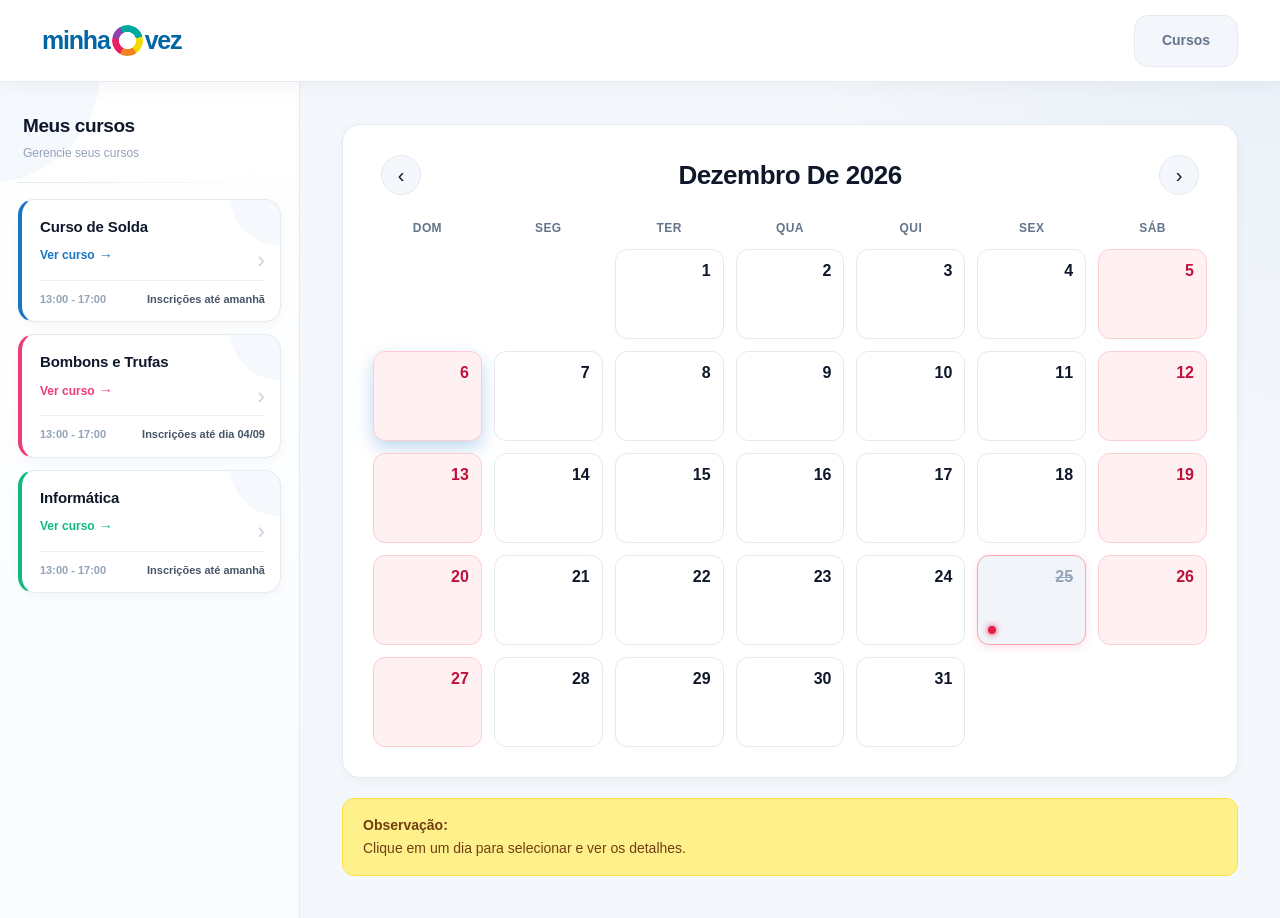
==== Front-End 26.08.26/Index.html @ ff12156d "Add files via upload" ====
<!DOCTYPE html>
<html lang="pt-BR">
<head>
    <meta charset="UTF-8">
    <meta
        name="viewport"
        content="width=device-width, initial-scale=1.0"
    >

    <meta
        name="description"
        content="Minha Vez - Gerencie seus cursos e acompanhe sua disponibilidade no calendário."
    >
    <title>Minha Vez | Calendário</title>

    <link rel="stylesheet" href="Styles.css">
</head>

<body>

    <header class="header">

        <a
            href="Index.html"
            class="logo"
            aria-label="Minha Vez - Página inicial"
        >
            <span>minha</span>
            <span
                class="logo-simbolo"
                aria-hidden="true"
            ></span>
            <span>vez</span>
        </a>


        <!-- Menu principal -->
        <nav
            class="menu"
            aria-label="Menu principal"
        >
            <a
                href="Cursos.html">
                Cursos
            </a>

        </nav>

    </header>


    <main class="layout">
        <aside
            class="sidebar"
            aria-label="Meus cursos"
        >

            <div class="legenda">

                <h2>
                    Meus cursos
                </h2>

            </div>

            <hr>

            <div
                class="cursos"
                aria-label="Lista de cursos"
            >


                <!-- Curso 1 -->
                <article class="curso-mini azul">

                    <h3>
                        Curso de Solda
                    </h3>

                    <a href="Cursos.html">
                        Ver curso
                    </a>

                    <div>
                        <span>
                            13:00 - 17:00
                        </span>

                        <span>
                            Inscrições até amanhã
                        </span>
                    </div>

                </article>


                <!-- Curso 2 -->
                <article class="curso-mini rosa">

                    <h3>
                        Bombons e Trufas
                    </h3>

                    <a href="Cursos.html">
                        Ver curso
                    </a>

                    <div>
                        <span>
                            13:00 - 17:00
                        </span>

                        <span>
                            Inscrições até dia 04/09
                        </span>
                    </div>

                </article>


                <!-- Curso 3 -->
                <article class="curso-mini verde">

                    <h3>
                        Informática
                    </h3>

                    <a href="Cursos.html">
                        Ver curso
                    </a>

                    <div>
                        <span>
                            13:00 - 17:00
                        </span>

                        <span>
                            Inscrições até amanhã
                        </span>
                    </div>

                </article>

            </div>

        </aside>


      
        <section
            class="conteudo"
            aria-label="Calendário de disponibilidade"
        >


            <div class="calendario">


                <div class="calendario-topo">

                    <button
                        id="mes-anterior"
                        type="button"
                        aria-label="Ir para o mês anterior"
                        title="Mês anterior"
                    >
                        ‹
                    </button>


                    <h1
                        id="mes-ano"
                        aria-live="polite"
                    >
                        Janeiro de 2026
                    </h1>


                    <button
                        id="proximo-mes"
                        type="button"
                        aria-label="Ir para o próximo mês"
                        title="Próximo mês"
                    >
                        ›
                    </button>

                </div>


                <div
                    class="dias"
                    aria-hidden="true"
                >

                    <span>Dom</span>
                    <span>Seg</span>
                    <span>Ter</span>
                    <span>Qua</span>
                    <span>Qui</span>
                    <span>Sex</span>
                    <span>Sáb</span>

                </div>


                <!-- Dias do calendário -->
                <div
                    class="dias-grid"
                    role="grid"
                    aria-label="Dias do mês"
                ></div>

            </div>


            <section
                id="painel-info"
                class="painel-info"
                aria-live="polite"
                style="display: none;"
            >

                <h3 id="info-data">
                    Selecione uma data
                </h3>

                <p id="info-status">
                    <strong>
                        Disponibilidade:
                    </strong>

                    -
                </p>

                <p id="info-feriado">
                    <strong>
                        Feriado:
                    </strong>

                    -
                </p>

            </section>


          
            <aside class="observacao">

                <strong>
                    Observação:
                </strong>

                <p>
                    Clique em um dia para selecionar
                    e ver os detalhes.
                </p>

            </aside>


        </section>

    </main>
    <script src="Script.js"></script>

</body>

</html>
---- Front-End 26.08.26/Styles.css ----
* {
    margin: 0;
    padding: 0;
    box-sizing: border-box;
}

:root {

    --fundo: #f4f7fb;
    --branco: #ffffff;

    --preto: #0f172a;
    --texto: #334155;
    --texto-suave: #64748b;
    --texto-claro: #94a3b8;

    --borda: #e5eaf1;

    --azul: #1976c5;
    --azul-hover: #125d9c;
    --azul-claro: #eff6ff;
    --azul-muito-claro: #f5f9ff;

    --rosa: #ef3d73;
    --rosa-hover: #d92c60;

    --verde: #10b981;
    --verde-hover: #059669;

    --vermelho: #ff575b;

    --amarelo: #fef08a;
    --amarelo-texto: #713f12;

    --feriado-bg: #ffe4e6;
    --feriado-texto: #e11d48;
    --feriado-borda: #fda4af;
    --feriado-glow: rgba(225, 29, 72, 0.15);

    --disponivel-bg: #dcfce7;
    --disponivel-texto: #15803d;
    --disponivel-borda: #bbf7d0;

    --indisponivel-bg: #f1f5f9;
    --indisponivel-texto: #94a3b8;

    --domingo-bg: #fff1f2;
    --domingo-texto: #be123c;
    --domingo-borda: #fecdd3;

    --sombra-sm:
        0 1px 3px rgba(15, 23, 42, 0.05);

    --sombra-md:
        0 8px 25px rgba(15, 23, 42, 0.08);

    --sombra-lg:
        0 15px 40px rgba(15, 23, 42, 0.12);

    --raio-sm: 8px;
    --raio-md: 12px;
    --raio-lg: 18px;
    --raio-xl: 22px;

    --transicao:
        all 0.25s cubic-bezier(0.4, 0, 0.2, 1);
}

body {

    min-height: 100vh;

    background:
        radial-gradient(
            circle at top right,
            rgba(25, 118, 197, 0.05),
            transparent 30%
        ),
        var(--fundo);

    color: var(--preto);

    font-family:
        -apple-system,
        BlinkMacSystemFont,
        "Segoe UI",
        Roboto,
        Oxygen,
        Ubuntu,
        Cantarell,
        sans-serif;

    line-height: 1.5;

    -webkit-font-smoothing: antialiased;
    text-rendering: optimizeLegibility;
}


.header {

    width: 100%;
    height: 82px;

    padding: 0 42px;

    display: flex;
    align-items: center;
    justify-content: space-between;

    background: rgba(255, 255, 255, 0.96);

    border-bottom: 1px solid var(--borda);

    box-shadow:
        0 4px 20px rgba(15, 23, 42, 0.045);

    position: sticky;
    top: 0;

    z-index: 100;

    backdrop-filter: blur(18px);
    -webkit-backdrop-filter: blur(18px);
}


.logo {
    display: inline-flex;
    align-items: center;

    /* remove o espaço exagerado entre os elementos */
    gap: 0;

    width: fit-content;
    padding: 0;
    margin: 0;

    color: #0066a6;

    text-decoration: none;

    font-size: 25px;
    font-weight: 850;

    line-height: 1;
    letter-spacing: -1.2px;

    white-space: nowrap;

    transition:
        color 0.25s ease,
        transform 0.25s ease;
}

.logo:hover {
    color: var(--azul-hover);

    transform: translateY(-1px);
}


.logo-simbolo {
    width: 31px;
    height: 31px;

    
    margin: 0 2px;

    flex: 0 0 31px;

    border-radius: 50%;

    background:
        conic-gradient(
            #00a99d 0deg 75deg,
            #f4d900 75deg 145deg,
            #f58220 145deg 210deg,
            #e91e63 210deg 280deg,
            #8e44ad 280deg 330deg,
            #00a99d 330deg 360deg
        );

    -webkit-mask:
        radial-gradient(
            circle,
            transparent 0 38%,
            #000 40% 72%,
            transparent 74%
        );

    mask:
        radial-gradient(
            circle,
            transparent 0 38%,
            #000 40% 72%,
            transparent 74%
        );

    transition:
        transform 0.7s
        cubic-bezier(0.34, 1.56, 0.64, 1);
}


.logo:hover .logo-simbolo {
    transform:
        rotate(180deg)
        scale(1.08);
}



@media (max-width: 600px) {

    .logo {
        font-size: 21px;
        letter-spacing: -1px;
    }

    .logo-simbolo {
        width: 26px;
        height: 26px;

        flex-basis: 26px;

        margin: 0 1px;
    }
}


.menu {

    display: flex;
    align-items: center;

    gap: 6px;

    padding: 5px;

    background: #f3f6fa;

    border: 1px solid #e5eaf0;

    border-radius: 14px;
}


.menu a {

    position: relative;

    min-width: 92px;
    height: 40px;

    padding: 0 18px;

    display: flex;
    align-items: center;
    justify-content: center;

    color: #64748b;

    background: transparent;

    border-radius: 10px;

    text-decoration: none;

    font-size: 14px;
    font-weight: 650;

    transition:
        background 0.25s ease,
        color 0.25s ease,
        box-shadow 0.25s ease,
        transform 0.25s ease;
}


.menu a:hover {

    color: var(--azul);

    background: var(--branco);

    transform: translateY(-1px);

    box-shadow:
        0 4px 10px rgba(15, 23, 42, 0.08);
}


.menu a.ativo {

    color: var(--azul);

    background: var(--branco);

    box-shadow:
        0 3px 10px rgba(15, 23, 42, 0.06);
}


.menu a:active {

    transform: translateY(0);
}


.menu a:focus-visible {

    outline: 3px solid rgba(25, 118, 197, 0.2);

    outline-offset: 2px;
}


/* =========================================================
   LAYOUT
========================================================= */

.layout {

    min-height:
        calc(100vh - 82px);

    display: grid;

    grid-template-columns:
        300px minmax(0, 1fr);
}

.sidebar {
    position: relative;

    display: flex;
    flex-direction: column;

    min-width: 0;
    min-height: 100%;

    padding: 30px 18px 24px;

    overflow: hidden;

    background:
        linear-gradient(
            180deg,
            #ffffff 0%,
            #f9fbfd 100%
        );

    border-right: 1px solid var(--borda);
}

.sidebar::before {
    content: "";

    position: absolute;

    width: 220px;
    height: 220px;

    top: -120px;
    left: -120px;

    border-radius: 50%;

    background:
        rgba(25, 118, 197, 0.045);

    pointer-events: none;

    z-index: 0;
}


.sidebar > * {
    position: relative;
    z-index: 1;
}


.legenda {

    position: relative;

    z-index: 2;

    padding: 0 5px;
}


.legenda h2 {

    color: var(--preto);

    font-size: 19px;
    font-weight: 800;

    letter-spacing: -0.4px;
}


.legenda::after {

    content: "Gerencie seus cursos";

    display: block;

    margin-top: 3px;

    color: var(--texto-claro);

    font-size: 12px;
    font-weight: 500;
}

.sidebar hr {

    width: 100%;
    height: 1px;

    margin: 20px 0 16px;

    border: 0;

    background:
        linear-gradient(
            90deg,
            #e2e8f0,
            rgba(226, 232, 240, 0)
        );
}

.curso-mini {

    position: relative;

    margin-bottom: 12px;

    padding:
        16px
        15px
        14px
        18px;

    overflow: hidden;

    background: var(--branco);

    border:
        1px solid #e6ebf1;

    border-left:
        4px solid var(--azul);

    border-radius: 16px;

    box-shadow:
        0 3px 10px rgba(15, 23, 42, 0.035);

    transition:
        transform 0.25s ease,
        box-shadow 0.25s ease,
        border-color 0.25s ease;
}


.curso-mini::before {

    content: "";

    position: absolute;

    width: 100px;
    height: 100px;

    top: -55px;
    right: -50px;

    border-radius: 50%;

    background:
        rgba(25, 118, 197, 0.045);

    transition:
        transform 0.35s ease;
}


.curso-mini::after {

    content: "›";

    position: absolute;

    right: 15px;
    top: 50%;

    transform:
        translateY(-50%);

    color: #cbd5e1;

    font-size: 23px;
    font-weight: 300;

    transition: var(--transicao);
}


.curso-mini:hover {

    transform:
        translateY(-3px);

    border-color:
        #d5e0eb;

    box-shadow:
        0 12px 28px rgba(15, 23, 42, 0.09);
}


.curso-mini:hover::before {

    transform:
        scale(1.45);
}


.curso-mini:hover::after {

    right: 11px;

    color: var(--azul);
}


.curso-mini.azul {
    border-left-color: var(--azul);
}

.curso-mini.rosa {
    border-left-color: var(--rosa);
}

.curso-mini.verde {
    border-left-color: var(--verde);
}


.curso-mini h3 {

    position: relative;

    z-index: 1;

    padding-right: 22px;

    margin-bottom: 4px;

    color: var(--preto);

    font-size: 15px;
    font-weight: 750;

    letter-spacing: -0.15px;
}


.curso-mini a {

    position: relative;

    z-index: 1;

    display: inline-flex;
    align-items: center;

    gap: 4px;

    margin-bottom: 12px;

    color: var(--azul);

    font-size: 12px;
    font-weight: 700;

    text-decoration: none;

    transition: var(--transicao);
}


.curso-mini a::after {

    content: "→";

    font-size: 14px;

    transition:
        transform 0.2s ease;
}


.curso-mini a:hover {

    color: var(--azul-hover);
}


.curso-mini a:hover::after {

    transform:
        translateX(3px);
}


.curso-mini.rosa a {
    color: var(--rosa);
}

.curso-mini.rosa a:hover {
    color: var(--rosa-hover);
}


.curso-mini.verde a {
    color: var(--verde);
}

.curso-mini.verde a:hover {
    color: var(--verde-hover);
}


.curso-mini div {

    position: relative;

    z-index: 1;

    display: flex;
    align-items: center;
    justify-content: space-between;

    gap: 10px;

    padding-top: 10px;
    margin-top: 2px;

    border-top:
        1px solid #edf1f5;

    color: var(--texto-suave);

    font-size: 11px;
    font-weight: 650;
}


.curso-mini div span:first-child {
    color: var(--texto-claro);
}


.curso-mini div span:last-child {

    color: #475569;

    font-weight: 700;
}


.sidebar-footer {

    margin-top: auto;

    padding-top: 16px;

    border-top:
        1px solid #e8edf2;
}

.botao-add {

    position: absolute;

    left: 20px;
    bottom: 22px;

    width:
        calc(100% - 40px);

    min-height: 48px;

    padding: 0 18px;

    display: flex;
    align-items: center;
    justify-content: center;

    gap: 8px;

    border: 0;

    border-radius: 13px;

    background:
        linear-gradient(
            135deg,
            #ff5b60 0%,
            #ef3d73 100%
        );

    color: #ffffff;

    font-family: inherit;

    font-size: 14px;
    font-weight: 700;

    letter-spacing: 0.1px;

    cursor: pointer;

    box-shadow:
        0 8px 20px
        rgba(239, 61, 115, 0.22);

    transition:
        transform 0.2s ease,
        box-shadow 0.2s ease,
        filter 0.2s ease;
}


.botao-add::before {

    content: "+";

    width: 22px;
    height: 22px;

    display: flex;
    align-items: center;
    justify-content: center;

    font-size: 22px;
    font-weight: 400;

    line-height: 1;
}


.botao-add:hover {

    transform:
        translateY(-2px);

    filter:
        brightness(1.05);

    box-shadow:
        0 12px 26px
        rgba(239, 61, 115, 0.30);
}


.botao-add:active {

    transform:
        translateY(0);

    box-shadow:
        0 5px 14px
        rgba(239, 61, 115, 0.22);
}


.botao-add:focus-visible {

    outline:
        3px solid
        rgba(239, 61, 115, 0.25);

    outline-offset: 3px;
}


.botao-add:disabled {

    opacity: 0.55;

    cursor: not-allowed;

    transform: none;

    box-shadow: none;
}


.conteudo {

    position: relative;

    width: 100%;

    max-width: 1150px;

    margin: 0 auto;

    padding: 42px;
}

.calendario {

    width: 100%;

    padding: 30px;

    background: var(--branco);

    border:
        1px solid var(--borda);

    border-radius: var(--raio-lg);

    box-shadow:
        0 3px 12px
        rgba(15, 23, 42, 0.04);
}


.calendario-topo {

    display: flex;

    align-items: center;

    justify-content: space-between;

    gap: 16px;

    margin-bottom: 24px;

    padding: 0 8px;
}


.calendario-topo h1 {

    flex: 1;

    text-align: center;

    color: var(--preto);

    font-size: 26px;

    font-weight: 800;

    text-transform: capitalize;

    letter-spacing: -0.5px;
}


.calendario-topo button {

    flex-shrink: 0;

    width: 40px;
    height: 40px;

    display: flex;
    align-items: center;
    justify-content: center;

    border:
        1px solid var(--borda);

    border-radius: 50%;

    background: var(--fundo);

    color: var(--preto);

    font-size: 20px;

    cursor: pointer;

    transition: var(--transicao);
}


.calendario-topo button:hover {

    background: var(--azul);

    color: var(--branco);

    border-color: var(--azul);

    transform:
        translateY(-2px);

    box-shadow:
        0 5px 12px
        rgba(25, 118, 197, 0.2);
}


.calendario-topo button:active {

    transform:
        translateY(0)
        scale(0.96);
}


.calendario-topo button:focus-visible {

    outline:
        3px solid
        rgba(25, 118, 197, 0.2);

    outline-offset: 3px;
}


.dias {

    display: grid;

    grid-template-columns:
        repeat(7, 1fr);

    gap: 12px;

    margin-bottom: 12px;

    text-align: center;

    color: var(--texto-suave);

    font-size: 12px;

    font-weight: 750;

    text-transform: uppercase;

    letter-spacing: 0.4px;
}

.dias-grid {

    display: grid;

    grid-template-columns:
        repeat(7, minmax(0, 1fr));

    gap: 12px;
}

.dia {

    position: relative;

    width: 100%;
    min-width: 0;
    height: 90px;

    padding: 12px;

    display: flex;

    align-items: flex-start;
    justify-content: flex-end;

    border:
        1px solid var(--borda);

    border-radius: var(--raio-md);

    background: var(--branco);

    color: var(--preto);

    font-family: inherit;

    font-size: 16px;

    font-weight: 700;

    cursor: pointer;

    transition: var(--transicao);
}


.dia:hover {

    transform:
        translateY(-2px);

    border-color:
        var(--azul);

    box-shadow:
        var(--sombra-md);
}


.dia:focus-visible {

    outline:
        3px solid
        rgba(25, 118, 197, 0.25);

    outline-offset: 2px;
}

.dia.selecionado {

    outline:
        3px solid
        var(--azul);

    outline-offset: -2px;

    z-index: 2;
}


.dia.hoje {

    background:
        linear-gradient(
            135deg,
            #2386d4,
            #1976c5
        );

    color: var(--branco);

    border-color:
        var(--azul);

    box-shadow:
        0 7px 18px
        rgba(25, 118, 197, 0.28);
}


.dia.hoje:hover {

    border-color:
        #0f65aa;

    box-shadow:
        0 10px 24px
        rgba(25, 118, 197, 0.34);
}

.dia.vazio {

    background: transparent;

    border-color: transparent;

    cursor: default;

    pointer-events: none;
}


.dia.feriado {

    background:
        linear-gradient(
            135deg,
            #fff7f7 0%,
            var(--feriado-bg) 100%
        );

    color:
        var(--feriado-texto);

    border-color:
        var(--feriado-borda);

    font-weight: 800;

    box-shadow:
        0 2px 8px
        var(--feriado-glow);
}


.dia.feriado::after {

    content: "";

    position: absolute;

    left: 10px;
    bottom: 10px;

    width: 8px;
    height: 8px;

    border-radius: 50%;

    background:
        var(--feriado-texto);

    box-shadow:
        0 0 6px
        var(--feriado-texto);
}


.dia.feriado:hover {

    background:
        var(--feriado-bg);

    border-color:
        var(--feriado-texto);

    transform:
        translateY(-3px)
        scale(1.02);

    box-shadow:
        0 6px 16px
        var(--feriado-glow);
}


.dia.disponivel {

    background:
        var(--disponivel-bg);

    color:
        var(--disponivel-texto);

    border-color:
        var(--disponivel-borda);
}

.dia.indisponivel {

    background:
        var(--indisponivel-bg);

    color:
        var(--indisponivel-texto);

    text-decoration:
        line-through;
}



.dia.domingo {

    background:
        var(--domingo-bg);

    color:
        var(--domingo-texto);

    border-color:
        var(--domingo-borda);
}


.dia.hoje.feriado {

    background:
        linear-gradient(
            135deg,
            #e11d48,
            #be123c
        );

    color: #ffffff;

    border-color:
        #be123c;
}


.dia.hoje.indisponivel {

    color: #ffffff;

    background:
        linear-gradient(
            135deg,
            #1976c5,
            #125d9c
        );

    text-decoration: none;
}



.painel-info {

    margin-top: 24px;

    padding: 20px 24px;

    background:
        var(--branco);

    border:
        1px solid var(--borda);

    border-left:
        5px solid var(--azul);

    border-radius:
        var(--raio-md);

    box-shadow:
        var(--sombra-sm);

    animation:
        fadeIn 0.3s ease-in-out;
}


.painel-info h3 {

    margin-bottom: 8px;

    color: var(--preto);

    font-size: 18px;

    font-weight: 800;
}


.painel-info p {

    margin-top: 4px;

    color: var(--texto-suave);

    font-size: 14px;
}


.painel-info strong {

    color: var(--texto);
}



.observacao {

    margin-top: 20px;

    padding: 16px 20px;

    background:
        var(--amarelo);

    color:
        var(--amarelo-texto);

    border:
        1px solid #fde047;

    border-radius:
        var(--raio-md);

    font-size: 14px;
}


.observacao strong {

    display: block;

    margin-bottom: 2px;
}


@keyframes fadeIn {

    from {

        opacity: 0;

        transform:
            translateY(6px);
    }

    to {

        opacity: 1;

        transform:
            translateY(0);
    }
}

@media (max-width: 900px) {

    .header {

        padding:
            0 24px;
    }


    .layout {

        grid-template-columns:
            1fr;
    }


    .sidebar {

        padding:
            26px
            24px
            88px;

        border-right:
            0;

        border-bottom:
            1px solid var(--borda);
    }


    .botao-add {

        left: 24px;

        width:
            calc(100% - 48px);
    }


    .conteudo {

        max-width: none;

        padding:
            28px 20px;
    }


    .dias-grid {

        gap: 8px;
    }


    .dias {

        gap: 8px;
    }


    .dia {

        height: 78px;
    }
}


@media (max-width: 600px) {

    .header {

        height: 70px;

        padding:
            0 14px;

        gap: 8px;
    }


    .logo {

        font-size: 20px;

        letter-spacing:
            -0.7px;
    }


    .logo-simbolo {

        width: 29px;
        height: 29px;
    }


    .menu {

        gap: 2px;

        padding: 4px;

        border-radius: 11px;
    }


    .menu a {

        min-width: auto;

        height: 36px;

        padding:
            0 10px;

        font-size: 12px;
    }


    .sidebar {

        padding:
            22px
            16px
            82px;
    }


    .legenda h2 {

        font-size: 18px;
    }


    .curso-mini {

        padding:
            15px
            14px
            13px
            17px;
    }


    .botao-add {

        left: 16px;

        bottom: 15px;

        width:
            calc(100% - 32px);

        min-height: 46px;

        font-size: 13px;
    }


    .conteudo {

        padding:
            16px 12px;
    }


    .calendario {

        padding: 14px;

        border-radius:
            15px;
    }


    .calendario-topo {

        padding:
            0 2px;

        margin-bottom:
            18px;

        gap: 8px;
    }


    .calendario-topo h1 {

        font-size: 20px;

        letter-spacing:
            -0.4px;
    }


    .calendario-topo button {

        width: 36px;
        height: 36px;

        font-size: 18px;
    }


    .dias {

        gap: 5px;

        margin-bottom: 7px;

        font-size: 9px;

        letter-spacing: 0;
    }


    .dias-grid {

        gap: 5px;
    }


    .dia {

        height: 55px;

        padding: 6px;

        border-radius: 9px;

        font-size: 13px;
    }


    .dia:hover {

        transform:
            translateY(-1px);
    }


    .dia.feriado::after {

        left: 6px;
        bottom: 6px;

        width: 6px;
        height: 6px;
    }


    .painel-info {

        margin-top: 16px;

        padding:
            16px;
    }


    .painel-info h3 {

        font-size: 16px;
    }


    .painel-info p {

        font-size: 13px;
    }


    .observacao {

        padding:
            14px 16px;

        font-size: 13px;
    }
}


/* =========================================================
   CELULARES MUITO PEQUENOS
========================================================= */

@media (max-width: 380px) {

    .logo {

        font-size: 18px;
    }


    .logo-simbolo {

        width: 26px;
        height: 26px;
    }


    .menu a {

        padding:
            0 7px;

        font-size: 11px;
    }


    .calendario {

        padding: 10px;
    }


    .calendario-topo h1 {

        font-size: 18px;
    }


    .calendario-topo button {

        width: 32px;
        height: 32px;

        font-size: 16px;
    }


    .dias-grid,
    .dias {

        gap: 3px;
    }


    .dia {

        height: 48px;

        padding: 5px;

        font-size: 12px;

        border-radius: 7px;
    }


    .dia.feriado::after {

        width: 5px;
        height: 5px;

        left: 5px;
        bottom: 5px;
    }
}



@media (prefers-reduced-motion: reduce) {

    *,
    *::before,
    *::after {

        scroll-behavior: auto !important;

        animation-duration:
            0.01ms !important;

        animation-iteration-count:
            1 !important;

        transition-duration:
            0.01ms !important;
    }
}
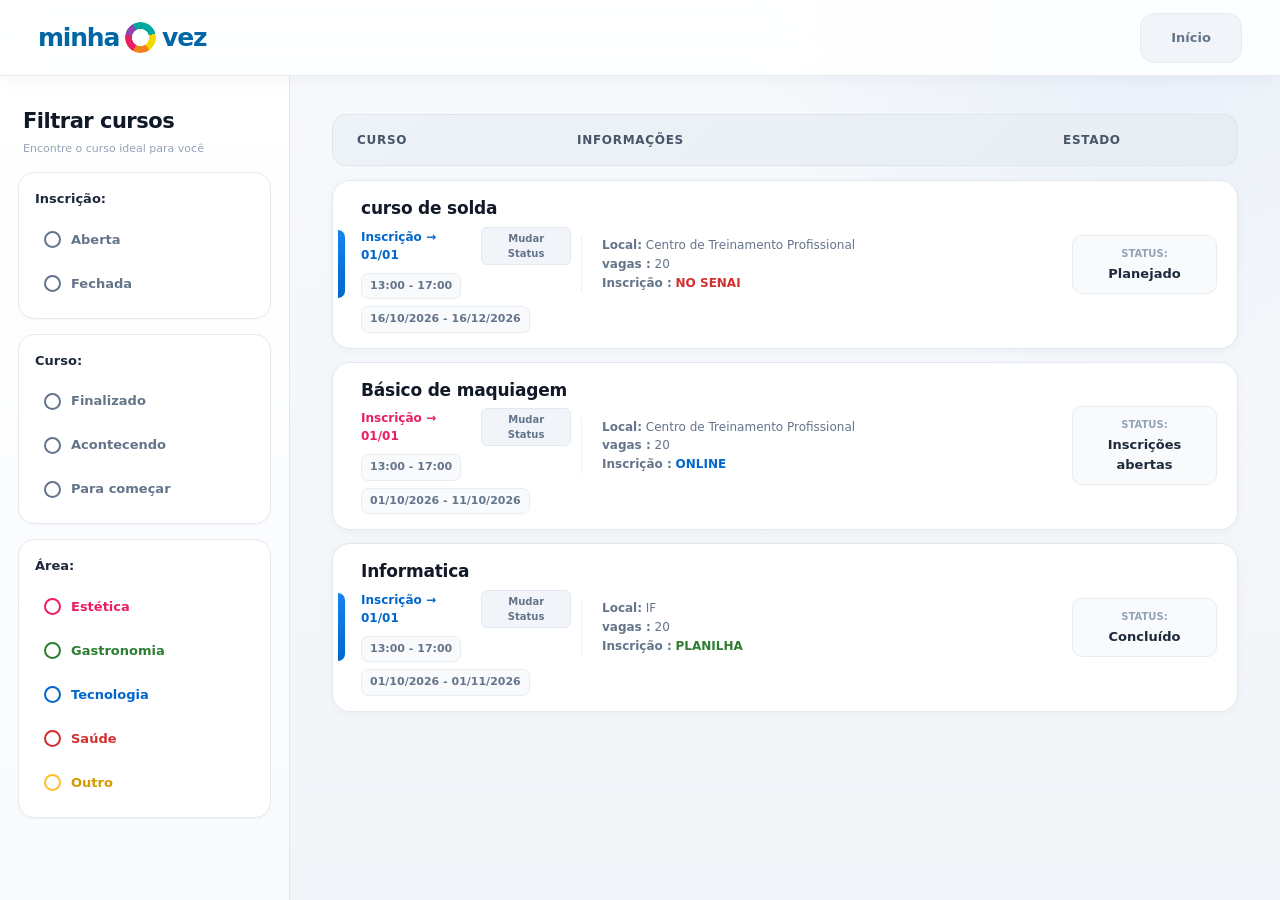
==== commit 09d38fd4: "Atualizacao das melhorias de front-end dos cursos" ====
--- a/Front-End 26.08.26/Index.html
+++ b/Front-End 26.08.26/Index.html
@@ -1,270 +1,208 @@
 <!DOCTYPE html>
-<html lang="pt-BR">
+<html lang="pt-br">
 <head>
     <meta charset="UTF-8">
-    <meta
-        name="viewport"
-        content="width=device-width, initial-scale=1.0"
-    >
-
-    <meta
-        name="description"
-        content="Minha Vez - Gerencie seus cursos e acompanhe sua disponibilidade no calendário."
-    >
-    <title>Minha Vez | Calendário</title>
-
-    <link rel="stylesheet" href="Styles.css">
+    <meta name="viewport" content="width=device-width, initial-scale=1.0">
+    <title>Minha Vez - Cursos</title>
+    <link rel="stylesheet" href="Cursos.css">
 </head>
-
 <body>
 
     <header class="header">
-
-        <a
-            href="Index.html"
-            class="logo"
-            aria-label="Minha Vez - Página inicial"
-        >
+        <a href="Index.html" class="logo" aria-label="Minha Vez">
             <span>minha</span>
-            <span
-                class="logo-simbolo"
-                aria-hidden="true"
-            ></span>
+            <span class="logo-simbolo"></span>
             <span>vez</span>
         </a>
 
-
-        <!-- Menu principal -->
-        <nav
-            class="menu"
-            aria-label="Menu principal"
-        >
-            <a
-                href="Cursos.html">
-                Cursos
-            </a>
-
+        <nav class="menu">
+            <a href="Index.html">Início</a>
         </nav>
-
     </header>
 
-
     <main class="layout">
-        <aside
-            class="sidebar"
-            aria-label="Meus cursos"
-        >
-
-            <div class="legenda">
-
-                <h2>
-                    Meus cursos
-                </h2>
-
-            </div>
-
-            <hr>
-
-            <div
-                class="cursos"
-                aria-label="Lista de cursos"
-            >
-
-
-                <!-- Curso 1 -->
-                <article class="curso-mini azul">
-
-                    <h3>
-                        Curso de Solda
-                    </h3>
-
-                    <a href="Cursos.html">
-                        Ver curso
-                    </a>
-
-                    <div>
-                        <span>
-                            13:00 - 17:00
-                        </span>
-
-                        <span>
-                            Inscrições até amanhã
-                        </span>
-                    </div>
-
+
+        <aside class="sidebar-filtros">
+            <h2>Filtrar cursos</h2>
+
+            <div class="bloco-filtro">
+                <h3>Inscrição:</h3>
+                <label class="opcao-filtro">
+                    <input type="radio" name="inscricao" value="aberta">
+                    <span class="radio-custom"></span> Aberta
+                </label>
+                <label class="opcao-filtro">
+                    <input type="radio" name="inscricao" value="fechada">
+                    <span class="radio-custom"></span> Fechada
+                </label>
+            </div>
+
+            <div class="bloco-filtro">
+                <h3>Curso:</h3>
+                <label class="opcao-filtro">
+                    <input type="radio" name="status_curso" value="finalizado">
+                    <span class="radio-custom"></span> Finalizado
+                </label>
+                <label class="opcao-filtro">
+                    <input type="radio" name="status_curso" value="acontecendo">
+                    <span class="radio-custom"></span> Acontecendo
+                </label>
+                <label class="opcao-filtro">
+                    <input type="radio" name="status_curso" value="para-comecar">
+                    <span class="radio-custom"></span> Para começar
+                </label>
+            </div>
+
+            <div class="bloco-filtro">
+                <h3>Área:</h3>
+                <label class="opcao-filtro cor-rosa">
+                    <input type="radio" name="area" value="estetica">
+                    <span class="radio-custom"></span> Estética
+                </label>
+                <label class="opcao-filtro cor-verde">
+                    <input type="radio" name="area" value="gastronomia">
+                    <span class="radio-custom"></span> Gastronomia
+                </label>
+                <label class="opcao-filtro cor-azul">
+                    <input type="radio" name="area" value="tecnologia">
+                    <span class="radio-custom"></span> Tecnologia
+                </label>
+                <label class="opcao-filtro cor-vermelha">
+                    <input type="radio" name="area" value="saude">
+                    <span class="radio-custom"></span> Saúde
+                </label>
+                <label class="opcao-filtro cor-amarela">
+                    <input type="radio" name="area" value="outro">
+                    <span class="radio-custom"></span> Outro
+                </label>
+            </div>
+        </aside>
+
+        <section class="conteudo-cursos">
+
+            <div class="tabela-cabecalho">
+                <div class="col-curso">CURSO</div>
+                <div class="col-informacoes">INFORMAÇÕES</div>
+                <div class="col-estado">ESTADO</div>
+            </div>
+
+            <div class="lista-cursos">
+
+                <article class="card-curso" data-categoria="tecnologia" data-inicio="2026-10-16" data-fim="2026-12-16">
+                    <div class="pilula-cor bg-azul"></div>
+                    <div class="info-principal">
+                        <h2>curso de solda</h2>
+                        <div class="acoes-card">
+                            <span class="txt-link txt-azul">Inscrição &rarr; 01/01</span>
+                            <button type="button" class="btn-mudar-status" title="Alterar status manualmente">Mudar Status</button>
+                        </div>
+                        <div class="horarios">
+                            <span>13:00 - 17:00</span>
+                            <span>16/10/2026 - 16/12/2026</span>
+                        </div>
+                    </div>
+                    <div class="info-detalhes">
+                        <p><strong>Local:</strong> Centro de Treinamento Profissional</p>
+                        <p><strong>vagas :</strong> 20</p>
+                        <p><strong>Inscrição :</strong> <span class="destaque-vermelho">NO SENAI</span></p>
+                    </div>
+                    <div class="info-status">
+                        <span class="rotulo-status">Status:</span>
+                        <strong class="valor-status">Planejado</strong>
+                    </div>
                 </article>
 
-
-                <!-- Curso 2 -->
-                <article class="curso-mini rosa">
-
-                    <h3>
-                        Bombons e Trufas
-                    </h3>
-
-                    <a href="Cursos.html">
-                        Ver curso
-                    </a>
-
-                    <div>
-                        <span>
-                            13:00 - 17:00
-                        </span>
-
-                        <span>
-                            Inscrições até dia 04/09
-                        </span>
-                    </div>
-
+                <article class="card-curso" data-categoria="estetica" data-inicio="2026-10-01" data-fim="2026-10-11">
+                    <div class="pilula-cor bg-rosa"></div>
+                    <div class="info-principal">
+                        <h2>Básico de maquiagem</h2>
+                        <div class="acoes-card">
+                            <span class="txt-link txt-rosa">Inscrição &rarr; 01/01</span>
+                            <button type="button" class="btn-mudar-status" title="Alterar status manualmente">Mudar Status</button>
+                        </div>
+                        <div class="horarios">
+                            <span>13:00 - 17:00</span>
+                            <span>01/10/2026 - 11/10/2026</span>
+                        </div>
+                    </div>
+                    <div class="info-detalhes">
+                        <p><strong>Local:</strong> Centro de Treinamento Profissional</p>
+                        <p><strong>vagas :</strong> 20</p>
+                        <p><strong>Inscrição :</strong> <span class="destaque-azul">ONLINE</span></p>
+                    </div>
+                    <div class="info-status">
+                        <span class="rotulo-status">Status:</span>
+                        <strong class="valor-status">Inscrições abertas</strong>
+                    </div>
                 </article>
 
-
-                <!-- Curso 3 -->
-                <article class="curso-mini verde">
-
-                    <h3>
-                        Informática
-                    </h3>
-
-                    <a href="Cursos.html">
-                        Ver curso
-                    </a>
-
-                    <div>
-                        <span>
-                            13:00 - 17:00
-                        </span>
-
-                        <span>
-                            Inscrições até amanhã
-                        </span>
-                    </div>
-
+                <article class="card-curso" data-categoria="tecnologia" data-inicio="2026-10-01" data-fim="2026-11-01">
+                    <div class="pilula-cor bg-azul"></div>
+                    <div class="info-principal">
+                        <h2>Informatica</h2>
+                        <div class="acoes-card">
+                            <span class="txt-link txt-azul">Inscrição &rarr; 01/01</span>
+                            <button type="button" class="btn-mudar-status" title="Alterar status manualmente">Mudar Status</button>
+                        </div>
+                        <div class="horarios">
+                            <span>13:00 - 17:00</span>
+                            <span>01/10/2026 - 01/11/2026</span>
+                        </div>
+                    </div>
+                    <div class="info-detalhes">
+                        <p><strong>Local:</strong> IF</p>
+                        <p><strong>vagas :</strong> 20</p>
+                        <p><strong>Inscrição :</strong> <span class="destaque-verde">PLANILHA</span></p>
+                    </div>
+                    <div class="info-status">
+                        <span class="rotulo-status">Status:</span>
+                        <strong class="valor-status">Concluído</strong>
+                    </div>
                 </article>
 
             </div>
-
-        </aside>
-
-
-      
-        <section
-            class="conteudo"
-            aria-label="Calendário de disponibilidade"
-        >
-
-
-            <div class="calendario">
-
-
-                <div class="calendario-topo">
-
-                    <button
-                        id="mes-anterior"
-                        type="button"
-                        aria-label="Ir para o mês anterior"
-                        title="Mês anterior"
-                    >
-                        ‹
-                    </button>
-
-
-                    <h1
-                        id="mes-ano"
-                        aria-live="polite"
-                    >
-                        Janeiro de 2026
-                    </h1>
-
-
-                    <button
-                        id="proximo-mes"
-                        type="button"
-                        aria-label="Ir para o próximo mês"
-                        title="Próximo mês"
-                    >
-                        ›
-                    </button>
-
-                </div>
-
-
-                <div
-                    class="dias"
-                    aria-hidden="true"
-                >
-
-                    <span>Dom</span>
-                    <span>Seg</span>
-                    <span>Ter</span>
-                    <span>Qua</span>
-                    <span>Qui</span>
-                    <span>Sex</span>
-                    <span>Sáb</span>
-
-                </div>
-
-
-                <!-- Dias do calendário -->
-                <div
-                    class="dias-grid"
-                    role="grid"
-                    aria-label="Dias do mês"
-                ></div>
-
-            </div>
-
-
-            <section
-                id="painel-info"
-                class="painel-info"
-                aria-live="polite"
-                style="display: none;"
-            >
-
-                <h3 id="info-data">
-                    Selecione uma data
-                </h3>
-
-                <p id="info-status">
-                    <strong>
-                        Disponibilidade:
-                    </strong>
-
-                    -
-                </p>
-
-                <p id="info-feriado">
-                    <strong>
-                        Feriado:
-                    </strong>
-
-                    -
-                </p>
-
-            </section>
-
-
-          
-            <aside class="observacao">
-
-                <strong>
-                    Observação:
-                </strong>
-
-                <p>
-                    Clique em um dia para selecionar
-                    e ver os detalhes.
-                </p>
-
-            </aside>
-
-
         </section>
 
     </main>
-    <script src="Script.js"></script>
-
+
+    <!-- Modal de Adicionar Curso -->
+    <div id="modal-adicionar" class="modal-overlay" style="display: none;">
+        <div class="modal-conteudo">
+            <h2>Adicionar Novo Curso</h2>
+            <form id="form-adicionar-curso">
+                <div class="campo-form">
+                    <label>Nome do Curso <span class="obrigatorio">*</span></label>
+                    <input type="text" required placeholder="Ex: Informática Básica">
+                </div>
+                <div class="campo-form">
+                    <label>Categoria/Área <span class="obrigatorio">*</span></label>
+                    <select required>
+                        <option value="estetica">Estética</option>
+                        <option value="gastronomia">Gastronomia</option>
+                        <option value="saude">Saúde</option>
+                        <option value="tecnologia">Tecnologia</option>
+                        <option value="outro">Outro</option>
+                    </select>
+                </div>
+                <div class="campo-form">
+                    <label>Data de Início <span class="obrigatorio">*</span></label>
+                    <input type="date" required>
+                </div>
+                <div class="campo-form">
+                    <label>Data Final <span class="obrigatorio">*</span></label>
+                    <input type="date" required>
+                </div>
+                <div class="botoes-modal">
+                    <button type="button" id="fechar-modal" class="btn-secundario">Cancelar</button>
+                    <button type="submit" class="btn-primario">Salvar Curso</button>
+                </div>
+            </form>
+        </div>
+    </div>
+
+    <!-- Container de Notificações Pop-ups -->
+    <div id="container-notificacoes" class="container-notificacoes"></div>
+
+    <script src="Cursos.js"></script>
 </body>
-
-</html>
+</html>
--- a/Front-End 26.08.26/Cursos.css
+++ b/Front-End 26.08.26/Cursos.css
@@ -0,0 +1,630 @@
+*,
+*::before,
+*::after {
+  margin: 0;
+  padding: 0;
+  box-sizing: border-box;
+}
+
+html {
+  scroll-behavior: smooth;
+}
+
+body {
+  min-height: 100vh;
+  background:
+    radial-gradient(
+      circle at 90% 0%,
+      rgba(0, 102, 204, 0.06),
+      transparent 28%
+    ),
+    linear-gradient(
+      180deg,
+      #f7f9fc 0%,
+      #f1f4f8 100%
+    );
+  color: var(--texto-escuro);
+  font-family:
+    Inter,
+    ui-sans-serif,
+    system-ui,
+    -apple-system,
+    BlinkMacSystemFont,
+    "Segoe UI",
+    Roboto,
+    Arial,
+    Helvetica,
+    sans-serif;
+  line-height: 1.5;
+  -webkit-font-smoothing: antialiased;
+  text-rendering: optimizeLegibility;
+}
+
+button,
+input,
+select,
+textarea {
+  font: inherit;
+}
+
+button {
+  border: 0;
+}
+
+a {
+  color: inherit;
+}
+
+::selection {
+  background: rgba(0, 102, 204, 0.16);
+  color: #003d7a;
+}
+
+
+:root {
+  --fundo-pagina: #f4f7fb;
+  --fundo-sidebar: #ffffff;
+  --fundo-card-filtro: #ffffff;
+  --fundo-cabecalho-tabela: #edf2f7;
+
+  --texto-escuro: #111827;
+  --texto-principal: #1e293b;
+  --texto-cinza: #64748b;
+  --texto-suave: #94a3b8;
+  --texto-claro: #cbd5e1;
+
+  --cor-azul: #0066cc;
+  --cor-azul-hover: #0052a3;
+  --cor-azul-claro: #eff6ff;
+
+  --cor-rosa: #e91e63;
+  --cor-rosa-hover: #c91854;
+  --cor-rosa-claro: #fff1f5;
+
+  --cor-verde: #2e7d32;
+  --cor-verde-hover: #236327;
+  --cor-verde-claro: #ecfdf3;
+
+  --cor-vermelho: #d32f2f;
+  --cor-vermelho-claro: #fff1f2;
+
+  --cor-amarelo: #fbc02d;
+  --cor-amarelo-claro: #fffbea;
+
+  --borda: #e2e8f0;
+  --borda-forte: #cbd5e1;
+
+  --sombra-xs: 0 1px 2px rgba(15, 23, 42, 0.04);
+  --sombra-sm: 0 2px 8px rgba(15, 23, 42, 0.05);
+  --sombra-md: 0 8px 24px rgba(15, 23, 42, 0.08);
+  --sombra-lg: 0 18px 45px rgba(15, 23, 42, 0.11);
+  --sombra-azul: 0 10px 24px rgba(0, 102, 204, 0.18);
+
+  --raio-sm: 8px;
+  --raio-md: 12px;
+  --raio-lg: 18px;
+  --raio-xl: 24px;
+
+  --transicao: 0.22s cubic-bezier(0.4, 0, 0.2, 1);
+}
+
+.header {
+  position: sticky;
+  top: 0;
+  z-index: 100;
+  width: 100%;
+  height: 76px;
+  display: flex;
+  align-items: center;
+  justify-content: space-between;
+  padding: 0 38px;
+  background: rgba(255, 255, 255, 0.88);
+  border-bottom: 1px solid rgba(226, 232, 240, 0.9);
+  box-shadow: 0 4px 18px rgba(15, 23, 42, 0.04);
+  backdrop-filter: blur(18px);
+  -webkit-backdrop-filter: blur(18px);
+}
+
+.logo {
+  display: inline-flex;
+  align-items: center;
+  gap: 3px;
+  text-decoration: none;
+  color: #0066a6;
+  font-size: 25px;
+  font-weight: 850;
+  letter-spacing: -1.2px;
+  transition: color var(--transicao), transform var(--transicao);
+}
+
+.logo:hover {
+  color: var(--cor-azul-hover);
+  transform: translateY(-1px);
+}
+
+.logo-simbolo {
+  width: 31px;
+  height: 31px;
+  margin: 0 3px;
+  flex-shrink: 0;
+  border-radius: 50%;
+  background: conic-gradient(
+    #00a99d 0deg 75deg,
+    #f4d900 75deg 145deg,
+    #f58220 145deg 210deg,
+    #e91e63 210deg 280deg,
+    #8e44ad 280deg 330deg,
+    #00a99d 330deg 360deg
+  );
+  -webkit-mask: radial-gradient(circle, transparent 0 38%, #000 40% 72%, transparent 74%);
+  mask: radial-gradient(circle, transparent 0 38%, #000 40% 72%, transparent 74%);
+  transition: transform 0.7s cubic-bezier(0.34, 1.56, 0.64, 1);
+}
+
+.logo:hover .logo-simbolo {
+  transform: rotate(180deg) scale(1.08);
+}
+
+.menu {
+  display: flex;
+  align-items: center;
+  gap: 5px;
+  padding: 5px;
+  background: #f1f5f9;
+  border: 1px solid #e5eaf0;
+  border-radius: 14px;
+}
+
+.menu a {
+  position: relative;
+  min-width: 90px;
+  height: 38px;
+  display: flex;
+  align-items: center;
+  justify-content: center;
+  padding: 0 15px;
+  border-radius: 10px;
+  color: #64748b;
+  text-decoration: none;
+  font-size: 13px;
+  font-weight: 700;
+  transition: background var(--transicao), color var(--transicao), transform var(--transicao), box-shadow var(--transicao);
+}
+
+.menu a:hover {
+  color: var(--cor-azul);
+  background: #ffffff;
+  transform: translateY(-1px);
+  box-shadow: 0 4px 10px rgba(15, 23, 42, 0.07);
+}
+
+.menu a.ativo {
+  color: var(--cor-azul);
+  background: #ffffff;
+  box-shadow: 0 3px 9px rgba(15, 23, 42, 0.07);
+}
+
+.layout {
+  display: grid;
+  grid-template-columns: 290px minmax(0, 1fr);
+  min-height: calc(100vh - 76px);
+}
+
+.sidebar-filtros {
+  position: relative;
+  min-width: 0;
+  padding: 30px 18px;
+  display: flex;
+  flex-direction: column;
+  gap: 15px;
+  background: linear-gradient(180deg, #ffffff 0%, #f8fafc 100%);
+  border-right: 1px solid var(--borda);
+  overflow: hidden;
+}
+
+.sidebar-filtros h2 {
+  margin: 0 5px;
+  color: var(--texto-escuro);
+  font-size: 21px;
+  font-weight: 850;
+  letter-spacing: -0.5px;
+}
+
+.sidebar-filtros h2::after {
+  content: "Encontre o curso ideal para você";
+  display: block;
+  margin-top: 3px;
+  color: var(--texto-suave);
+  font-size: 11px;
+  font-weight: 500;
+  letter-spacing: 0;
+}
+
+.bloco-filtro {
+  position: relative;
+  padding: 16px;
+  display: flex;
+  flex-direction: column;
+  gap: 8px;
+  background: rgba(255, 255, 255, 0.96);
+  border: 1px solid #e5eaf0;
+  border-radius: 16px;
+  box-shadow: var(--sombra-xs);
+}
+
+.bloco-filtro h3 {
+  margin-bottom: 5px;
+  color: var(--texto-principal);
+  font-size: 13px;
+  font-weight: 800;
+}
+
+.opcao-filtro {
+  position: relative;
+  min-height: 36px;
+  display: flex;
+  align-items: center;
+  gap: 10px;
+  padding: 7px 9px;
+  border-radius: 9px;
+  color: var(--texto-cinza);
+  font-size: 13px;
+  font-weight: 700;
+  cursor: pointer;
+}
+
+.opcao-filtro input {
+  position: absolute;
+  opacity: 0;
+  width: 1px;
+  height: 1px;
+}
+
+.radio-custom {
+  position: relative;
+  width: 17px;
+  height: 17px;
+  flex: 0 0 17px;
+  border: 2px solid currentColor;
+  border-radius: 50%;
+}
+
+.opcao-filtro input:checked + .radio-custom {
+  background: currentColor;
+  box-shadow: 0 0 0 4px rgba(0, 0, 0, 0.04);
+}
+
+.opcao-filtro input:checked + .radio-custom::after {
+  content: "";
+  position: absolute;
+  width: 5px;
+  height: 5px;
+  top: 50%;
+  left: 50%;
+  transform: translate(-50%, -50%);
+  border-radius: 50%;
+  background: #ffffff;
+}
+
+.cor-rosa { color: var(--cor-rosa); }
+.cor-rosa .radio-custom { border-color: var(--cor-rosa); }
+.cor-verde { color: var(--cor-verde); }
+.cor-verde .radio-custom { border-color: var(--cor-verde); }
+.cor-azul { color: var(--cor-azul); }
+.cor-azul .radio-custom { border-color: var(--cor-azul); }
+.cor-vermelha { color: var(--cor-vermelho); }
+.cor-vermelha .radio-custom { border-color: var(--cor-vermelho); }
+.cor-amarela { color: #d49a00; }
+.cor-amarela .radio-custom { border-color: var(--cor-amarelo); }
+
+.texto-suave {
+  padding: 4px 5px;
+  color: var(--texto-suave);
+  font-size: 12px;
+  font-weight: 500;
+  text-align: center;
+}
+
+.conteudo-cursos {
+  width: 100%;
+  max-width: 1400px;
+  margin: 0 auto;
+  padding: 38px 42px;
+}
+
+.tabela-cabecalho {
+  min-height: 52px;
+  display: grid;
+  grid-template-columns: 220px minmax(250px, 1fr) 150px;
+  align-items: center;
+  padding: 0 24px;
+  margin-bottom: 14px;
+  background: linear-gradient(135deg, #eef3f8, #e8edf3);
+  border: 1px solid #dde5ed;
+  border-radius: 14px;
+  color: #475569;
+  font-size: 12px;
+  font-weight: 800;
+  text-transform: uppercase;
+  letter-spacing: 0.7px;
+}
+
+.lista-cursos {
+  display: flex;
+  flex-direction: column;
+  gap: 13px;
+}
+
+.card-curso {
+  position: relative;
+  min-height: 112px;
+  display: grid;
+  grid-template-columns: 18px 210px minmax(250px, 1fr) 145px;
+  align-items: center;
+  gap: 10px;
+  padding: 15px 20px 15px 0;
+  background: rgba(255, 255, 255, 0.98);
+  border: 1px solid #e2e8f0;
+  border-radius: 18px;
+  box-shadow: 0 2px 8px rgba(15, 23, 42, 0.035);
+  overflow: hidden;
+  transition: transform var(--transicao), border-color var(--transicao), box-shadow var(--transicao);
+}
+
+.card-curso:hover {
+  transform: translateY(-3px);
+  border-color: #cfd9e5;
+  box-shadow: 0 14px 30px rgba(15, 23, 42, 0.09);
+}
+
+.pilula-cor {
+  width: 7px;
+  height: 68px;
+  margin-left: 5px;
+  border-radius: 0 8px 8px 0;
+}
+
+.pilula-cor.bg-roxo { background: linear-gradient(180deg, #a855f7, #9333ea); }
+.pilula-cor.bg-verde { background: linear-gradient(180deg, #43a047, #2e7d32); }
+.pilula-cor.bg-vermelho { background: linear-gradient(180deg, #ef5350, #d32f2f); }
+.pilula-cor.bg-azul { background: linear-gradient(180deg, #1685ed, #0066cc); }
+.pilula-cor.bg-amarelo { background: linear-gradient(180deg, #facc15, #eab308); }
+
+.info-principal h2 {
+  margin-bottom: 5px;
+  color: var(--texto-escuro);
+  font-size: 17px;
+  font-weight: 800;
+  letter-spacing: -0.2px;
+}
+
+.txt-link {
+  display: inline-flex;
+  align-items: center;
+  gap: 4px;
+  font-size: 12px;
+  font-weight: 800;
+  text-decoration: none;
+}
+
+.txt-azul { color: var(--cor-azul); }
+.txt-rosa { color: var(--cor-rosa); }
+
+.horarios {
+  display: flex;
+  align-items: center;
+  flex-wrap: wrap;
+  gap: 7px;
+  margin-top: 8px;
+  color: var(--texto-cinza);
+  font-size: 11px;
+  font-weight: 700;
+}
+
+.horarios span {
+  display: inline-flex;
+  align-items: center;
+  padding: 4px 8px;
+  background: #f8fafc;
+  border: 1px solid #e8edf2;
+  border-radius: 7px;
+}
+
+.info-detalhes {
+  position: relative;
+  z-index: 2;
+  padding-left: 20px;
+  color: var(--texto-cinza);
+  font-size: 12px;
+  line-height: 1.55;
+  border-left: 1px solid #edf1f5;
+}
+
+.destaque-vermelho { color: var(--cor-vermelho); font-weight: 800; }
+.destaque-azul { color: var(--cor-azul); font-weight: 800; }
+.destaque-verde { color: var(--cor-verde); font-weight: 800; }
+.destaque-amarelo { color: #b77900; font-weight: 800; }
+
+.info-status {
+  position: relative;
+  z-index: 2;
+  display: flex;
+  flex-direction: column;
+  gap: 3px;
+  padding: 10px 12px;
+  background: #f8fafc;
+  border: 1px solid #e8edf2;
+  border-radius: 10px;
+  font-size: 11px;
+  text-align: center;
+}
+
+.rotulo-status {
+  color: var(--texto-suave);
+  font-size: 10px;
+  font-weight: 800;
+  text-transform: uppercase;
+}
+
+.valor-status {
+  color: var(--texto-principal);
+  font-size: 13px;
+  font-weight: 850;
+}
+
+.acoes-card {
+  display: flex;
+  align-items: center;
+  gap: 10px;
+  margin-bottom: 4px;
+}
+
+.btn-mudar-status {
+  padding: 3px 8px;
+  background: #f1f5f9;
+  border: 1px solid var(--borda);
+  border-radius: 6px;
+  font-size: 10px;
+  font-weight: 700;
+  color: var(--texto-cinza);
+  cursor: pointer;
+  transition: var(--transicao);
+}
+
+.btn-mudar-status:hover {
+  background: var(--cor-azul-claro);
+  color: var(--cor-azul);
+  border-color: #bfdbfe;
+}
+
+.modal-overlay {
+  position: fixed;
+  top: 0;
+  left: 0;
+  width: 100vw;
+  height: 100vh;
+  background: rgba(15, 23, 42, 0.5);
+  display: flex;
+  align-items: center;
+  justify-content: center;
+  z-index: 1000;
+  backdrop-filter: blur(4px);
+}
+
+.modal-conteudo {
+  background: #ffffff;
+  width: 90%;
+  max-width: 580px;
+  max-height: 85vh;
+  padding: 32px;
+  border-radius: var(--raio-lg);
+  box-shadow: var(--sombra-lg);
+  overflow-y: auto;
+  display: flex;
+  flex-direction: column;
+  gap: 20px;
+}
+
+.modal-conteudo h2 {
+  font-size: 20px;
+  color: var(--texto-escuro);
+  font-weight: 800;
+}
+
+.campo-form {
+  display: flex;
+  flex-direction: column;
+  gap: 6px;
+}
+
+.campo-form label {
+  font-size: 13px;
+  font-weight: 700;
+  color: var(--texto-principal);
+}
+
+.campo-form input,
+.campo-form select {
+  padding: 10px 14px;
+  border: 1px solid var(--borda);
+  border-radius: var(--raio-sm);
+  font-size: 14px;
+  color: var(--texto-escuro);
+  background: #f8fafc;
+}
+
+.obrigatorio {
+  color: #d32f2f;
+  font-weight: 800;
+}
+
+.botoes-modal {
+  display: flex;
+  justify-content: flex-end;
+  gap: 12px;
+  margin-top: 10px;
+}
+
+.btn-primario, .btn-secundario {
+  padding: 10px 20px;
+  border-radius: var(--raio-sm);
+  font-weight: 700;
+  font-size: 13px;
+  cursor: pointer;
+}
+
+.btn-primario { background: var(--cor-azul); color: #ffffff; }
+.btn-secundario { background: #e2e8f0; color: var(--texto-principal); }
+
+.container-notificacoes {
+  position: fixed;
+  bottom: 24px;
+  right: 24px;
+  display: flex;
+  flex-direction: column;
+  gap: 10px;
+  z-index: 9999;
+  max-width: 340px;
+  width: 100%;
+}
+
+.popup-notificacao {
+  background: #ffffff;
+  border-left: 4px solid var(--cor-azul);
+  padding: 14px 18px;
+  border-radius: var(--raio-md);
+  box-shadow: var(--sombra-lg);
+  display: flex;
+  flex-direction: column;
+  gap: 6px;
+  animation: slideInRight 0.3s cubic-bezier(0.16, 1, 0.3, 1);
+  position: relative;
+}
+
+.popup-notificacao h4 {
+  font-size: 13px;
+  font-weight: 800;
+  color: var(--texto-escuro);
+}
+
+.popup-notificacao p {
+  font-size: 12px;
+  color: var(--texto-cinza);
+  line-height: 1.4;
+}
+
+.popup-notificacao .fechar-popup {
+  position: absolute;
+  top: 8px;
+  right: 10px;
+  background: none;
+  border: none;
+  font-size: 14px;
+  color: var(--texto-suave);
+  cursor: pointer;
+}
+
+@keyframes slideInRight {
+  from { transform: translateX(100%); opacity: 0; }
+  to { transform: translateX(0); opacity: 1; }
+}
